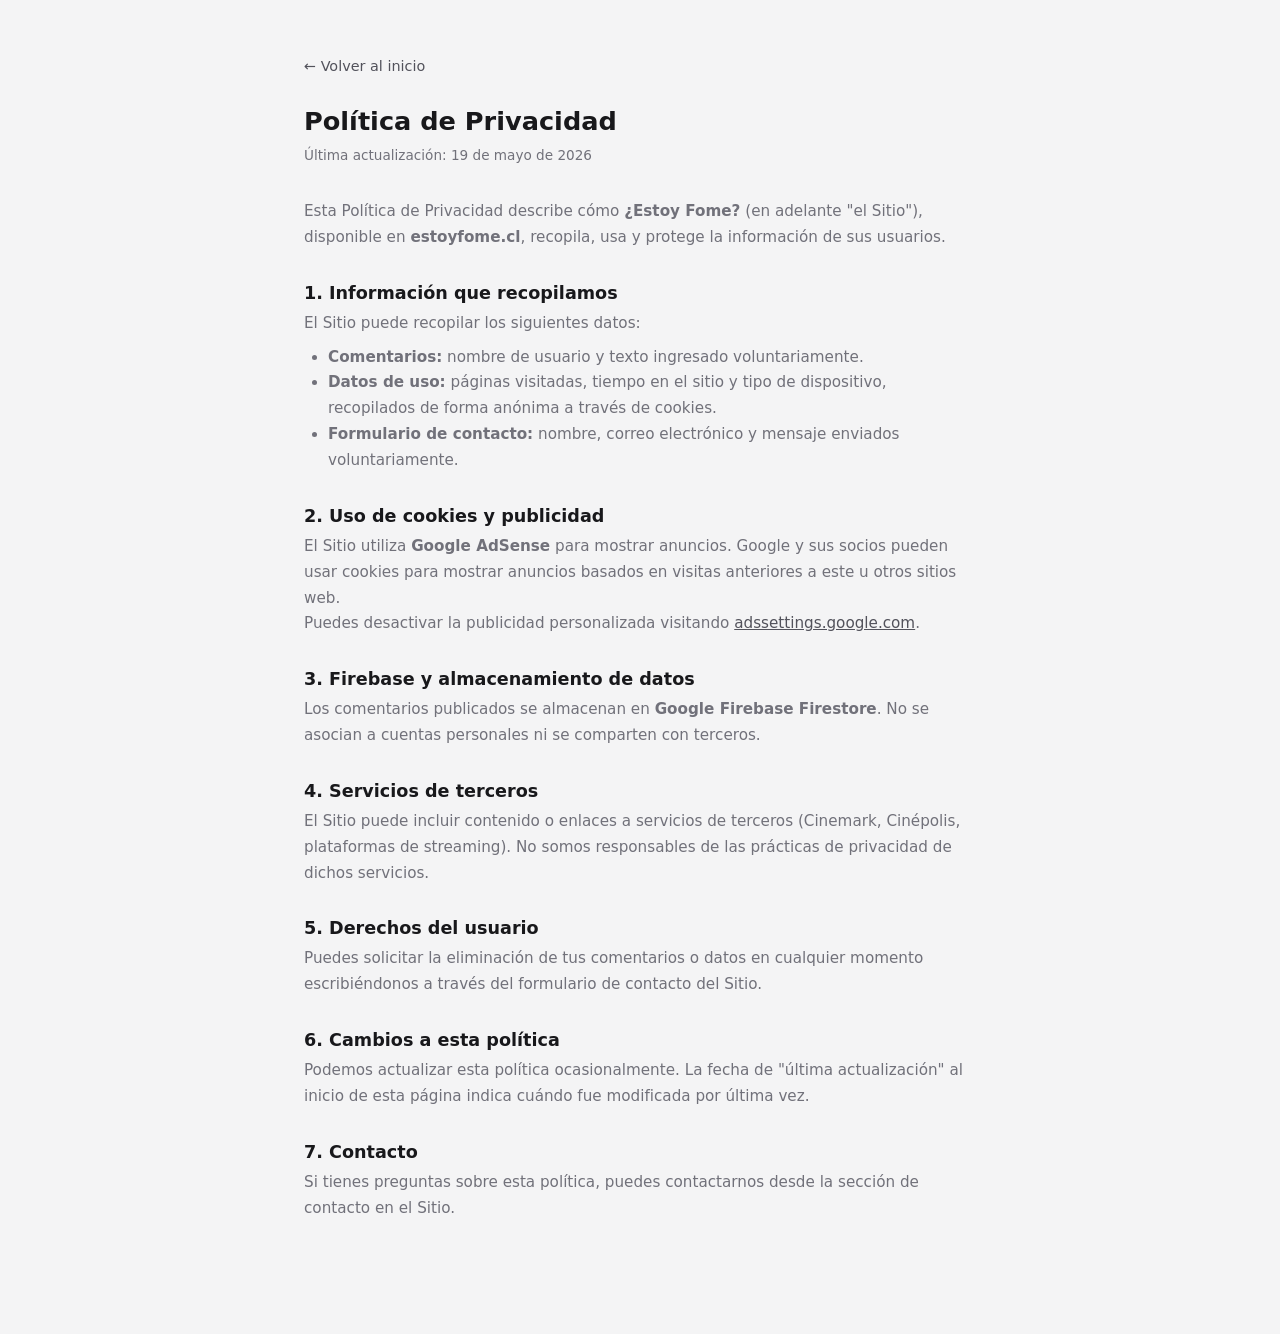
==== privacidad.html @ 737e658d "feat: add privacy policy and terms of use pages for AdSense approval Co-Authored-By: Claude Sonnet 4" ====
<!DOCTYPE html>
<html lang="es">
<head>
    <meta charset="UTF-8">
    <meta name="viewport" content="width=device-width, initial-scale=1.0">
    <meta name="robots" content="index, follow">
    <title>Política de Privacidad — ¿Estoy Fome?</title>
    <link rel="stylesheet" href="style.css">
    <style>
        .legal-container {
            max-width: 720px;
            margin: 0 auto;
            padding: 2rem 1.5rem 4rem;
        }
        .legal-container h1 {
            font-size: 1.6rem;
            font-weight: 700;
            margin-bottom: 0.5rem;
            color: var(--text);
        }
        .legal-container .updated {
            font-size: 0.85rem;
            color: var(--text-muted);
            margin-bottom: 2rem;
        }
        .legal-container h2 {
            font-size: 1.1rem;
            font-weight: 600;
            margin: 2rem 0 0.5rem;
            color: var(--text);
        }
        .legal-container p, .legal-container li {
            font-size: 0.95rem;
            line-height: 1.7;
            color: var(--text-muted);
        }
        .legal-container ul {
            padding-left: 1.5rem;
            margin: 0.5rem 0;
        }
        .legal-container a {
            color: var(--primary);
        }
        .back-link {
            display: inline-block;
            margin-bottom: 2rem;
            font-size: 0.9rem;
            color: var(--text-muted);
            text-decoration: none;
        }
        .back-link:hover { color: var(--text); }
    </style>
</head>
<body>
    <div class="legal-container">
        <a href="/" class="back-link">← Volver al inicio</a>
        <h1>Política de Privacidad</h1>
        <p class="updated">Última actualización: 19 de mayo de 2026</p>

        <p>Esta Política de Privacidad describe cómo <strong>¿Estoy Fome?</strong> (en adelante "el Sitio"), disponible en <strong>estoyfome.cl</strong>, recopila, usa y protege la información de sus usuarios.</p>

        <h2>1. Información que recopilamos</h2>
        <p>El Sitio puede recopilar los siguientes datos:</p>
        <ul>
            <li><strong>Comentarios:</strong> nombre de usuario y texto ingresado voluntariamente.</li>
            <li><strong>Datos de uso:</strong> páginas visitadas, tiempo en el sitio y tipo de dispositivo, recopilados de forma anónima a través de cookies.</li>
            <li><strong>Formulario de contacto:</strong> nombre, correo electrónico y mensaje enviados voluntariamente.</li>
        </ul>

        <h2>2. Uso de cookies y publicidad</h2>
        <p>El Sitio utiliza <strong>Google AdSense</strong> para mostrar anuncios. Google y sus socios pueden usar cookies para mostrar anuncios basados en visitas anteriores a este u otros sitios web.</p>
        <p>Puedes desactivar la publicidad personalizada visitando <a href="https://adssettings.google.com" target="_blank" rel="noopener">adssettings.google.com</a>.</p>

        <h2>3. Firebase y almacenamiento de datos</h2>
        <p>Los comentarios publicados se almacenan en <strong>Google Firebase Firestore</strong>. No se asocian a cuentas personales ni se comparten con terceros.</p>

        <h2>4. Servicios de terceros</h2>
        <p>El Sitio puede incluir contenido o enlaces a servicios de terceros (Cinemark, Cinépolis, plataformas de streaming). No somos responsables de las prácticas de privacidad de dichos servicios.</p>

        <h2>5. Derechos del usuario</h2>
        <p>Puedes solicitar la eliminación de tus comentarios o datos en cualquier momento escribiéndonos a través del formulario de contacto del Sitio.</p>

        <h2>6. Cambios a esta política</h2>
        <p>Podemos actualizar esta política ocasionalmente. La fecha de "última actualización" al inicio de esta página indica cuándo fue modificada por última vez.</p>

        <h2>7. Contacto</h2>
        <p>Si tienes preguntas sobre esta política, puedes contactarnos desde la sección de contacto en el Sitio.</p>
    </div>
</body>
</html>
---- style.css ----
:root {
    --horo-bg: #f5f0ff;
    --horo-card-bg: linear-gradient(135deg, #faf5ff, #ede9fe);
    --horo-primary: #7c3aed;
    --horo-primary-soft: #ede9fe;
    --horo-border: #ddd6fe;
    --horo-sign-hover: #ede9fe;
    --horo-sign-active-bg: #7c3aed;
    --horo-sign-active-text: #fff;
    --bg: #f4f4f5;
    --card-bg: #ffffff;
    --text: #18181b;
    --text-muted: #71717a;
    --border: #d4d4d8;
    --shadow: rgba(24, 24, 27, 0.08);
    --primary: #52525b;
    --primary-hover: #3f3f46;
    --primary-soft: #e4e4e7;
    --tab-active-bg: #3f3f46;
    --tab-active-text: #fff;
    --tab-inactive-bg: #e4e4e7;
    --tab-inactive-text: #71717a;
    --chip-bg: #f4f4f5;
    --chip-border: #a1a1aa;
    --chip-text: #3f3f46;
    --result-bg: linear-gradient(135deg, #f4f4f5, #e4e4e7);
    --coming-bg: #e4e4e7;
    --input-bg: #fafafa;
}

body.dark {
    --horo-bg: #160d2e;
    --horo-card-bg: linear-gradient(135deg, #1e1040, #2d1558);
    --horo-primary: #a78bfa;
    --horo-primary-soft: #2e1d5a;
    --horo-border: #4c1d95;
    --horo-sign-hover: #2e1d5a;
    --horo-sign-active-bg: #7c3aed;
    --horo-sign-active-text: #fff;
    --bg: #111318;
    --card-bg: #1c2030;
    --text: #e8e8e8;
    --text-muted: #7a7a8a;
    --border: #2a2f40;
    --shadow: rgba(0, 0, 0, 0.4);
    --primary: #a1a1aa;
    --primary-hover: #d4d4d8;
    --primary-soft: #3f3f46;
    --tab-active-bg: #71717a;
    --tab-active-text: #fff;
    --tab-inactive-bg: #3f3f46;
    --tab-inactive-text: #a1a1aa;
    --chip-bg: #3f3f46;
    --chip-border: #52525b;
    --chip-text: #d4d4d8;
    --result-bg: linear-gradient(135deg, #1f1f22, #27272a);
    --coming-bg: #3f3f46;
    --input-bg: #27272a;
}

/* ── Per-tab accent colors ──────────────────────────── */

.cat-tab[data-cat="comer"].active    { background: #ea580c; color: #fff; box-shadow: 0 4px 14px rgba(234,88,12,0.30); }
.cat-tab[data-cat="hacer"].active    { background: #16a34a; color: #fff; box-shadow: 0 4px 14px rgba(22,163,74,0.30); }
.cat-tab[data-cat="horoscopo"].active{ background: #7c3aed; color: #fff; box-shadow: 0 4px 14px rgba(124,58,237,0.30); }
.cat-tab[data-cat="ver"].active      { background: #2563eb; color: #fff; box-shadow: 0 4px 14px rgba(37,99,235,0.30); }
body.dark .cat-tab[data-cat="comer"].active    { background: #c2410c; }
body.dark .cat-tab[data-cat="hacer"].active    { background: #15803d; }
body.dark .cat-tab[data-cat="horoscopo"].active{ background: #6d28d9; }
body.dark .cat-tab[data-cat="ver"].active      { background: #1d4ed8; }

/* comer — orange */
body.theme-comer { --primary:#ea580c; --primary-hover:#c2410c; --primary-soft:#ffedd5; --result-bg:linear-gradient(135deg,#fff7ed,#ffedd5); }
body.theme-comer .main-btn { background:linear-gradient(135deg,#fb923c,#ea580c,#c2410c); box-shadow:0 4px 20px rgba(234,88,12,.35),0 1px 3px rgba(194,65,12,.15); }
body.theme-comer .main-btn:hover:not(:disabled) { box-shadow:0 6px 26px rgba(234,88,12,.5),0 2px 6px rgba(194,65,12,.2); }
body.dark.theme-comer { --primary:#fb923c; --primary-hover:#f97316; --primary-soft:#431407; --result-bg:linear-gradient(135deg,#1c1108,#2a1a0e); }

/* hacer — green */
body.theme-hacer { --primary:#16a34a; --primary-hover:#15803d; --primary-soft:#dcfce7; --result-bg:linear-gradient(135deg,#f0fdf4,#dcfce7); }
body.theme-hacer .main-btn { background:linear-gradient(135deg,#4ade80,#16a34a,#15803d); box-shadow:0 4px 20px rgba(22,163,74,.35),0 1px 3px rgba(21,128,61,.15); }
body.theme-hacer .main-btn:hover:not(:disabled) { box-shadow:0 6px 26px rgba(22,163,74,.5),0 2px 6px rgba(21,128,61,.2); }
body.dark.theme-hacer { --primary:#4ade80; --primary-hover:#22c55e; --primary-soft:#052e16; --result-bg:linear-gradient(135deg,#071411,#0d2419); }

/* horoscopo — purple */
body.theme-horoscopo { --primary:#7c3aed; --primary-hover:#6d28d9; --primary-soft:#ede9fe; --result-bg:linear-gradient(135deg,#faf5ff,#ede9fe); }
body.dark.theme-horoscopo { --primary:#a78bfa; --primary-hover:#8b5cf6; --primary-soft:#2e1d5a; --result-bg:linear-gradient(135deg,#0f0720,#1a0f38); }

/* ver — blue */
body.theme-ver { --primary:#2563eb; --primary-hover:#1d4ed8; --primary-soft:#dbeafe; --result-bg:linear-gradient(135deg,#eff6ff,#dbeafe); }
body.theme-ver .main-btn { background:linear-gradient(135deg,#60a5fa,#2563eb,#1d4ed8); box-shadow:0 4px 20px rgba(37,99,235,.35),0 1px 3px rgba(29,78,216,.15); }
body.theme-ver .main-btn:hover:not(:disabled) { box-shadow:0 6px 26px rgba(37,99,235,.5),0 2px 6px rgba(29,78,216,.2); }
body.dark.theme-ver { --primary:#60a5fa; --primary-hover:#93c5fd; --primary-soft:#1e3a8a; --result-bg:linear-gradient(135deg,#0c1a2e,#111e3a); }

* { box-sizing: border-box; margin: 0; padding: 0; }

body {
    font-family: 'Segoe UI', system-ui, -apple-system, sans-serif;
    background: var(--bg);
    color: var(--text);
    min-height: 100vh;
    display: flex;
    justify-content: center;
    align-items: flex-start;
    padding: 24px 16px 48px;
    transition: background 0.3s, color 0.3s;
}

.container { width: 100%; max-width: 560px; }

/* Header */
header {
    display: flex;
    align-items: center;
    justify-content: space-between;
    padding: 24px 0 20px;
}

.logo { display: flex; flex-direction: column; }

.logo-main {
    font-size: 38px;
    font-weight: 900;
    color: #f43f5e;
    line-height: 1;
    letter-spacing: -1px;
}

.logo-sub {
    font-size: 12px;
    color: var(--text-muted);
    letter-spacing: 0.5px;
    margin-top: 4px;
}

.theme-btn {
    background: var(--card-bg);
    border: 1px solid var(--border);
    border-radius: 50%;
    width: 42px;
    height: 42px;
    font-size: 18px;
    cursor: pointer;
    display: flex;
    align-items: center;
    justify-content: center;
    transition: background 0.2s;
    box-shadow: 0 2px 8px var(--shadow);
}
.theme-btn:hover { background: var(--border); }

/* Category tabs (¿Qué comer? / ¿Qué hacer? / etc.) */
.category-tabs {
    display: grid;
    grid-template-columns: repeat(2, 1fr);
    gap: 10px;
    margin-bottom: 16px;
}

.cat-tab {
    flex: 1;
    padding: 14px;
    border: none;
    border-radius: 14px;
    font-size: 15px;
    font-weight: 700;
    cursor: pointer;
    transition: all 0.2s;
    position: relative;
    background: var(--tab-inactive-bg);
    color: var(--tab-inactive-text);
}

.cat-tab.active {
    background: var(--tab-active-bg);
    color: var(--tab-active-text);
    box-shadow: 0 4px 14px var(--shadow);
}

.cat-tab.soon { cursor: not-allowed; opacity: 0.7; }

.soon-badge {
    position: absolute;
    top: -6px;
    right: 10px;
    background: #f0c040;
    color: #7a5800;
    font-size: 10px;
    font-weight: 700;
    padding: 2px 8px;
    border-radius: 20px;
}

/* Cat panels */
.cat-panel { display: none; }
.cat-panel.active { display: block; }

/* Mode tabs (Sorpréndeme / Mis opciones) */
.mode-tabs {
    display: flex;
    background: var(--tab-inactive-bg);
    border-radius: 12px;
    padding: 4px;
    margin-bottom: 16px;
    gap: 4px;
}

.mode-tab {
    flex: 1;
    padding: 10px;
    border: none;
    border-radius: 10px;
    font-size: 14px;
    font-weight: 600;
    cursor: pointer;
    background: transparent;
    color: var(--text-muted);
    transition: all 0.2s;
}

.mode-tab.active {
    background: var(--card-bg);
    color: var(--text);
    box-shadow: 0 2px 8px var(--shadow);
}

/* Mode panels */
.mode-panel { display: none; }
.mode-panel.active { display: flex; flex-direction: column; gap: 14px; }

/* Result card */
.result-card {
    background: var(--result-bg);
    border: 1px solid var(--border);
    border-radius: 20px;
    padding: 36px 24px;
    text-align: center;
    transition: all 0.3s;
    box-shadow: 0 2px 16px var(--shadow), 0 1px 4px rgba(0,0,0,0.04);
}

.result-card.hidden { display: none; }

.result-emoji {
    font-size: 56px;
    line-height: 1;
    margin-bottom: 12px;
    display: block;
    transition: transform 0.15s;
}

.result-name {
    font-size: 26px;
    font-weight: 800;
    color: var(--text);
    margin-bottom: 8px;
    min-height: 36px;
    transition: opacity 0.1s;
}

.result-hint {
    font-size: 13px;
    color: var(--text-muted);
}

.result-card.spinning .result-emoji { animation: spin 0.4s linear infinite; }
.result-card.revealed { border-color: var(--primary); box-shadow: 0 4px 28px var(--shadow), 0 2px 8px rgba(0,0,0,0.06); }

@keyframes spin {
    from { transform: rotate(0deg) scale(1.1); }
    to   { transform: rotate(360deg) scale(1.1); }
}

@keyframes popIn {
    0%   { transform: scale(0.8); opacity: 0; }
    70%  { transform: scale(1.05); }
    100% { transform: scale(1); opacity: 1; }
}

@keyframes slot-in {
    from { opacity: 0; transform: translateY(-7px); }
    to   { opacity: 1; transform: translateY(0); }
}

.result-card.revealed .result-emoji { animation: popIn 0.4s cubic-bezier(0.34, 1.56, 0.64, 1); }

/* Mood selector (¿Qué ver?) */
.mood-selector {
    display: flex;
    gap: 8px;
    flex-wrap: wrap;
    justify-content: center;
}

.mood-btn {
    padding: 9px 16px;
    border: 2px solid var(--border);
    border-radius: 24px;
    background: var(--tab-inactive-bg);
    color: var(--text-muted);
    font-size: 13px;
    font-weight: 700;
    cursor: pointer;
    transition: all 0.2s;
    white-space: nowrap;
}

.mood-btn:hover {
    border-color: var(--primary);
    color: var(--primary);
    background: var(--primary-soft);
}

.mood-btn.active {
    background: linear-gradient(135deg, #71717a, #52525b);
    color: #fff;
    border-color: transparent;
    box-shadow: 0 3px 10px rgba(82, 82, 91, 0.3);
}

/* Special mood buttons: Clásico & Estreno */
.mood-btn--special { border-style: dashed; }
.mood-btn--special[data-mood="clasico"].active {
    background: linear-gradient(135deg, #78350f, #92400e);
    border-color: transparent;
    box-shadow: 0 3px 10px rgba(120,53,15,0.35);
}
.mood-btn--special[data-mood="estreno"].active {
    background: linear-gradient(135deg, #1e3a8a, #2563eb);
    border-color: transparent;
    box-shadow: 0 3px 10px rgba(37,99,235,0.35);
}
.mood-btn--special[data-mood="cines"].active {
    background: linear-gradient(135deg, #dc2626, #991b1b);
    border-color: transparent;
    box-shadow: 0 3px 10px rgba(220,38,38,0.35);
}

/* Update badge */
.ver-update-badge {
    text-align: center;
    font-size: 12px;
    font-weight: 600;
    color: var(--text-muted);
    background: var(--tab-inactive-bg);
    border-radius: 20px;
    padding: 5px 14px;
    display: block;
    width: fit-content;
    margin: -6px auto 0;
}
.ver-update-badge.hidden { display: none; }

/* Platform badge (¿Qué ver?) */
.platform-badge {
    display: inline-block;
    background: var(--platform-bg, #555);
    color: var(--platform-text, #fff);
    font-size: 11px;
    font-weight: 800;
    letter-spacing: 0.5px;
    text-transform: uppercase;
    padding: 4px 14px;
    border-radius: 20px;
    margin: 8px 0 4px;
    box-shadow: 0 2px 8px rgba(0,0,0,0.2);
    animation: popIn 0.3s cubic-bezier(0.34, 1.56, 0.64, 1);
}
.platform-badge.hidden { display: none; }

/* Share button wrapper */
.share-btn-wrapper {
    display: flex;
    justify-content: center;
    gap: 10px;
    flex-wrap: wrap;
}
.share-btn-wrapper.hidden { display: none; }

.share-btn {
    display: inline-flex;
    align-items: center;
    gap: 8px;
    padding: 11px 22px;
    border: none;
    border-radius: 24px;
    font-size: 14px;
    font-weight: 700;
    cursor: pointer;
    font-family: inherit;
    transition: transform 0.15s, box-shadow 0.15s, filter 0.15s;
    animation: popIn 0.35s cubic-bezier(0.34, 1.56, 0.64, 1);
}

.share-btn--whatsapp {
    background: #25d366;
    color: #fff;
    box-shadow: 0 3px 12px rgba(37, 211, 102, 0.4);
}

.share-btn--whatsapp:hover {
    filter: brightness(1.08);
    box-shadow: 0 5px 18px rgba(37, 211, 102, 0.55);
    transform: translateY(-1px);
}
.share-btn--whatsapp:active { transform: scale(0.97); }

.share-btn--instagram {
    background: linear-gradient(135deg, #c13584, #e1306c, #fd1d1d, #fcb045);
    color: #fff;
    box-shadow: 0 3px 12px rgba(193, 53, 132, 0.4);
}
.share-btn--instagram:hover {
    filter: brightness(1.1);
    box-shadow: 0 5px 18px rgba(193, 53, 132, 0.55);
    transform: translateY(-1px);
}
.share-btn--instagram:active { transform: scale(0.97); }

/* Ad zones */
.ad-zone {
    width: 100%;
    min-height: 90px;
    background: var(--tab-inactive-bg);
    border: 1px dashed var(--border);
    border-radius: 12px;
    display: flex;
    align-items: center;
    justify-content: center;
    overflow: hidden;
}
.ad-zone--tabs    { margin-bottom: 16px; }
.ad-zone--comments { margin-bottom: 16px; }

/* Category filter chips */
.cat-filter { display: flex; flex-wrap: wrap; gap: 6px; }
.cat-filter.hidden { display: none; }

.cat-filter-chip {
    padding: 6px 13px;
    border: 1.5px solid var(--border);
    border-radius: 20px;
    background: var(--tab-inactive-bg);
    color: var(--text-muted);
    font-size: 12px;
    font-weight: 700;
    cursor: pointer;
    font-family: inherit;
    transition: all 0.15s;
    white-space: nowrap;
}

.cat-filter-chip.active {
    background: var(--primary-soft);
    color: var(--primary);
    border-color: var(--chip-border);
}

.cat-filter-chip:not(.active) {
    opacity: 0.45;
    text-decoration: line-through;
}

/* Meal time selector */
.meal-selector {
    display: flex;
    gap: 6px;
    justify-content: center;
    flex-wrap: wrap;
}

.meal-btn {
    padding: 7px 14px;
    border: 1px solid var(--border);
    border-radius: 20px;
    background: var(--tab-inactive-bg);
    color: var(--text-muted);
    font-size: 12px;
    font-weight: 700;
    cursor: pointer;
    transition: all 0.2s;
    white-space: nowrap;
}

.meal-btn:hover { border-color: var(--primary); color: var(--primary); }

.meal-btn.active {
    background: var(--primary-soft);
    color: var(--primary);
    border-color: var(--chip-border);
}

/* Main button */
.main-btn {
    width: 100%;
    padding: 18px;
    background: linear-gradient(135deg, #71717a, #52525b, #3f3f46);
    background-size: 200% 200%;
    color: #fff;
    border: none;
    border-radius: 16px;
    font-size: 18px;
    font-weight: 800;
    cursor: pointer;
    letter-spacing: 0.3px;
    font-family: inherit;
    transition: background-position 0.3s ease, transform 0.1s, opacity 0.2s, box-shadow 0.2s;
    box-shadow: 0 4px 20px rgba(82, 82, 91, 0.3), 0 1px 3px rgba(82, 82, 91, 0.12);
}
.main-btn:hover:not(:disabled) {
    background-position: right center;
    box-shadow: 0 6px 26px rgba(82, 82, 91, 0.45), 0 2px 6px rgba(82, 82, 91, 0.15);
    transform: translateY(-1px);
}
.main-btn:active:not(:disabled) { transform: scale(0.98); }
.main-btn:disabled { opacity: 0.4; cursor: not-allowed; box-shadow: none; }

/* Custom mode input */
.input-row {
    display: flex;
    gap: 8px;
}

.input-row input {
    flex: 1;
    padding: 12px 16px;
    border: 1px solid var(--border);
    border-radius: 12px;
    background: var(--input-bg);
    color: var(--text);
    font-size: 15px;
    font-family: inherit;
    transition: border-color 0.2s, box-shadow 0.2s;
}

.input-row input:focus {
    outline: none;
    border-color: var(--primary);
    box-shadow: 0 0 0 3px rgba(82, 82, 91, 0.12);
}

.add-btn {
    padding: 12px 18px;
    background: var(--primary-soft);
    color: var(--primary);
    border: 1px solid var(--chip-border);
    border-radius: 12px;
    font-size: 14px;
    font-weight: 700;
    cursor: pointer;
    white-space: nowrap;
    transition: background 0.2s;
}
.add-btn:hover { background: var(--chip-bg); }

/* Chips */
.chips {
    display: flex;
    flex-wrap: wrap;
    gap: 8px;
    min-height: 38px;
    align-items: center;
}

.chips-empty {
    font-size: 13px;
    color: var(--text-muted);
    width: 100%;
    text-align: center;
    padding: 4px 0;
}

.chip {
    display: inline-flex;
    align-items: center;
    gap: 6px;
    background: var(--chip-bg);
    border: 1px solid var(--chip-border);
    color: var(--chip-text);
    border-radius: 20px;
    padding: 5px 12px;
    font-size: 14px;
    font-weight: 600;
    animation: popIn 0.25s cubic-bezier(0.34, 1.56, 0.64, 1);
}

.chip-remove {
    background: none;
    border: none;
    color: var(--chip-text);
    cursor: pointer;
    font-size: 16px;
    line-height: 1;
    padding: 0;
    opacity: 0.6;
    transition: opacity 0.15s;
}
.chip-remove:hover { opacity: 1; }

/* Coming soon card */
.coming-soon-card {
    background: var(--coming-bg);
    border: 1px solid var(--border);
    border-radius: 20px;
    padding: 48px 24px;
    text-align: center;
    margin-bottom: 16px;
}

.coming-soon-icon { font-size: 48px; margin-bottom: 16px; }

.coming-soon-card h3 {
    font-size: 20px;
    font-weight: 800;
    margin-bottom: 10px;
}

.coming-soon-card p {
    font-size: 14px;
    color: var(--text-muted);
    line-height: 1.6;
}

/* Contact section */
.contact-section,
.comments-section {
    background: var(--card-bg);
    border-radius: 20px;
    padding: 24px;
    margin-top: 16px;
    box-shadow: 0 4px 20px var(--shadow);
    border: 1px solid var(--border);
    transition: background 0.3s;
}

.section-title {
    font-size: 18px;
    font-weight: 700;
    margin-bottom: 4px;
}

.section-desc {
    font-size: 13px;
    color: var(--text-muted);
    margin-bottom: 20px;
}

.contact-form { display: flex; flex-direction: column; gap: 16px; margin-top: 20px; }

.form-group { display: flex; flex-direction: column; gap: 6px; }

.form-group label { font-size: 13px; font-weight: 600; }

.form-group input,
.form-group textarea {
    padding: 12px;
    border-radius: 10px;
    border: 1px solid var(--border);
    background: var(--input-bg);
    color: var(--text);
    font-family: inherit;
    font-size: 14px;
    transition: border-color 0.2s, box-shadow 0.2s;
}

.form-group input:focus,
.form-group textarea:focus {
    outline: none;
    border-color: var(--primary);
    box-shadow: 0 0 0 3px rgba(82, 82, 91, 0.12);
}

.form-group textarea { min-height: 100px; resize: vertical; }

.contact-submit-btn { margin-top: 4px; }

.form-status {
    margin-top: 14px;
    padding: 12px 16px;
    border-radius: 10px;
    font-size: 14px;
    font-weight: 600;
    display: none;
}
.form-status.success { display: block; background: #e8f5e9; color: #2e7d32; border: 1px solid #a5d6a7; }
.form-status.error   { display: block; background: #ffebee; color: #c62828; border: 1px solid #ef9a9a; }
body.dark .form-status.success { background: #1b2e1c; color: #81c784; border-color: #388e3c; }
body.dark .form-status.error   { background: #2e1515; color: #ef9a9a; border-color: #c62828; }

.comments-section .section-title { margin-bottom: 20px; }

/* Comment form */
.comment-form-wrap { margin-bottom: 20px; }
.comment-form-fields { display: flex; flex-direction: column; gap: 8px; margin-bottom: 10px; }
.comment-form-fields input,
.comment-form-fields textarea {
    padding: 10px 14px;
    border: 1px solid var(--border);
    border-radius: 12px;
    background: var(--input-bg);
    color: var(--text);
    font-family: inherit;
    font-size: 14px;
    transition: border-color 0.2s, box-shadow 0.2s;
    resize: none;
}
.comment-form-fields input:focus,
.comment-form-fields textarea:focus {
    outline: none;
    border-color: var(--primary);
    box-shadow: 0 0 0 3px rgba(82, 82, 91, 0.12);
}
.comment-submit-btn { padding: 12px; font-size: 15px; }
.comment-feedback { font-size: 13px; font-weight: 600; padding: 8px 12px; border-radius: 8px; margin-top: 8px; }
.comment-feedback.hidden { display: none; }
.comment-feedback.success { background: #e8f5e9; color: #2e7d32; }
.comment-feedback.error   { background: #ffebee; color: #c62828; }
body.dark .comment-feedback.success { background: #1b2e1c; color: #81c784; }
body.dark .comment-feedback.error   { background: #2e1515; color: #ef9a9a; }

/* Comment list */
.comment-list { display: flex; flex-direction: column; gap: 12px; }
.comment-empty { font-size: 13px; color: var(--text-muted); text-align: center; padding: 16px 0; }
.comment-item { background: var(--tab-inactive-bg); border-radius: 14px; padding: 12px 16px; }
.comment-header { display: flex; align-items: center; justify-content: space-between; margin-bottom: 6px; }
.comment-author { font-size: 13px; font-weight: 700; color: var(--text); }
.comment-time { font-size: 11px; color: var(--text-muted); }
.comment-body { font-size: 14px; color: var(--text); line-height: 1.5; word-break: break-word; }

/* ── Horoscope ─────────────────────────────────────────── */
.ai-notice {
    display: flex;
    align-items: center;
    gap: 6px;
    background: var(--horo-primary-soft);
    border: 1px solid var(--horo-border);
    border-radius: 10px;
    padding: 8px 14px;
    font-size: 12px;
    color: var(--text-muted);
    margin-bottom: 16px;
}

.ai-notice-icon { font-size: 14px; flex-shrink: 0; }

.horo-date-bar {
    display: flex;
    align-items: center;
    gap: 8px;
    margin-bottom: 16px;
    flex-wrap: wrap;
}

.horo-date-label {
    font-size: 13px;
    font-weight: 700;
    text-transform: uppercase;
    letter-spacing: 0.5px;
    color: var(--horo-primary);
}

.horo-date-value {
    font-size: 13px;
    color: var(--text-muted);
}

.horo-freshness {
    font-size: 11px;
    font-weight: 700;
    padding: 3px 10px;
    border-radius: 20px;
    margin-left: auto;
}

.horo-freshness.fresh   { background: #dcfce7; color: #166534; }
.horo-freshness.stale   { background: #fef9c3; color: #854d0e; }
body.dark .horo-freshness.fresh { background: #14532d; color: #86efac; }
body.dark .horo-freshness.stale { background: #422006; color: #fde68a; }

.sign-grid {
    display: grid;
    grid-template-columns: repeat(4, 1fr);
    gap: 8px;
    margin-bottom: 16px;
}

.sign-btn {
    display: flex;
    flex-direction: column;
    align-items: center;
    gap: 4px;
    padding: 12px 6px;
    border: 1px solid var(--horo-border);
    border-radius: 14px;
    background: var(--horo-primary-soft);
    color: var(--text);
    cursor: pointer;
    font-size: 22px;
    transition: all 0.15s;
}

.sign-btn span {
    font-size: 11px;
    font-weight: 600;
    color: var(--text-muted);
}

.sign-btn:hover {
    background: var(--horo-sign-hover);
    border-color: var(--horo-primary);
    transform: translateY(-2px);
}

.sign-btn.active {
    background: var(--horo-sign-active-bg);
    border-color: var(--horo-sign-active-bg);
    color: var(--horo-sign-active-text);
    box-shadow: 0 4px 12px rgba(124, 58, 237, 0.3);
}

.sign-btn.active span { color: rgba(255,255,255,0.85); }

.horo-card {
    background: var(--horo-card-bg);
    border: 1px solid var(--horo-border);
    border-radius: 20px;
    padding: 28px 24px;
    animation: popIn 0.35s cubic-bezier(0.34, 1.56, 0.64, 1);
}

.horo-card.hidden { display: none; }

.horo-card-header {
    display: flex;
    align-items: center;
    gap: 14px;
    margin-bottom: 18px;
}

.horo-symbol {
    font-size: 42px;
    line-height: 1;
}

.horo-sign-name {
    font-size: 24px;
    font-weight: 800;
    color: var(--horo-primary);
    line-height: 1.2;
}

.horo-sign-dates {
    font-size: 12px;
    color: var(--text-muted);
    margin-top: 2px;
}

.horo-general {
    font-size: 15px;
    line-height: 1.75;
    color: var(--text);
    margin-bottom: 20px;
    padding-bottom: 20px;
    border-bottom: 1px solid var(--horo-border);
}

.horo-sections {
    display: flex;
    flex-direction: column;
    gap: 16px;
}

.horo-section {
    display: flex;
    gap: 14px;
    align-items: flex-start;
}

.horo-section-icon {
    font-size: 22px;
    flex-shrink: 0;
    margin-top: 2px;
}

.horo-section-body {
    display: flex;
    flex-direction: column;
    gap: 4px;
}

.horo-section-label {
    font-size: 11px;
    font-weight: 800;
    text-transform: uppercase;
    letter-spacing: 1px;
    color: var(--horo-primary);
}

.horo-section-body p {
    font-size: 14px;
    line-height: 1.65;
    color: var(--text);
}

.horo-consejo {
    background: var(--horo-primary-soft);
    border: 1px solid var(--horo-border);
    border-radius: 12px;
    padding: 14px;
}

/* Horoscope update time notice */
.horo-update-time {
    display: flex;
    align-items: center;
    gap: 6px;
    font-size: 12px;
    color: var(--text-muted);
    background: var(--tab-inactive-bg);
    border-radius: 10px;
    padding: 7px 12px;
    margin-bottom: 14px;
}

/* Horoscope stats row (energy, lucky number, lucky color) */
.horo-stats {
    margin-top: 20px;
    padding-top: 16px;
    border-top: 1px solid var(--horo-border);
    display: flex;
    flex-direction: column;
    gap: 12px;
}

.horo-stat { display: flex; align-items: center; gap: 10px; }

.horo-stat-label {
    font-size: 11px;
    font-weight: 800;
    text-transform: uppercase;
    letter-spacing: 0.8px;
    color: var(--horo-primary);
    white-space: nowrap;
    min-width: 90px;
}

.horo-energy-bar {
    flex: 1;
    height: 8px;
    background: var(--horo-border);
    border-radius: 20px;
    overflow: hidden;
}

.horo-energy-fill {
    height: 100%;
    border-radius: 20px;
    transition: width 0.8s cubic-bezier(0.34, 1.56, 0.64, 1);
    background: var(--horo-primary);
}
.horo-energy-fill[data-level="high"] { background: #22c55e; }
.horo-energy-fill[data-level="mid"]  { background: #f59e0b; }
.horo-energy-fill[data-level="low"]  { background: #ef4444; }

.horo-stat-value {
    font-size: 13px;
    font-weight: 700;
    color: var(--text);
    min-width: 36px;
    text-align: right;
}

.horo-stat-row {
    display: flex;
    gap: 12px;
}

.horo-lucky-item {
    flex: 1;
    display: flex;
    flex-direction: column;
    gap: 4px;
    background: var(--horo-primary-soft);
    border: 1px solid var(--horo-border);
    border-radius: 12px;
    padding: 10px 14px;
}

.horo-lucky-num {
    font-size: 26px;
    font-weight: 900;
    color: var(--horo-primary);
    line-height: 1;
}

.horo-lucky-color {
    font-size: 14px;
    font-weight: 700;
    color: var(--text);
}

/* Comments header with category badge */
.comments-header {
    display: flex;
    align-items: center;
    justify-content: space-between;
    margin-bottom: 4px;
}

.comments-cat-badge {
    font-size: 12px;
    font-weight: 700;
    padding: 4px 12px;
    border-radius: 20px;
    background: var(--primary-soft);
    color: var(--primary);
    border: 1px solid var(--chip-border);
}

/* Footer */
footer {
    text-align: center;
    font-size: 13px;
    color: var(--text-muted);
    padding-top: 24px;
}
.footer-links {
    margin-top: 6px;
    font-size: 12px;
}
.footer-links a {
    color: var(--text-muted);
    text-decoration: none;
}
.footer-links a:hover {
    color: var(--text);
    text-decoration: underline;
}

/* ── Mobile (≤ 480px) ──────────────────────────────────── */
@media (max-width: 480px) {
    body { padding: 12px 12px 40px; }

    .logo-main { font-size: 30px; }
    .logo-sub  { font-size: 11px; }

    .category-tabs { gap: 8px; }

    .cat-tab {
        padding: 11px 8px;
        font-size: 13px;
    }

    .mode-tab { font-size: 13px; padding: 9px 8px; }

    .meal-selector { gap: 6px; }
    .meal-btn {
        padding: 7px 11px;
        font-size: 12px;
    }

    .mood-selector { gap: 6px; }
    .mood-btn {
        padding: 7px 12px;
        font-size: 12px;
    }

    .result-card { padding: 28px 16px; }
    .result-emoji { font-size: 46px; }
    .result-name  { font-size: 22px; }

    .main-btn { padding: 16px; font-size: 16px; }

    /* Horoscope: 3 cols instead of 4 on very small screens */
    .sign-grid { grid-template-columns: repeat(3, 1fr); gap: 6px; }
    .sign-btn  { padding: 10px 4px; font-size: 20px; }

    .horo-card { padding: 20px 16px; }
    .horo-symbol { font-size: 34px; }
    .horo-sign-name { font-size: 20px; }

    .contact-section,
    .comments-section { padding: 18px 14px; }

    .section-title { font-size: 16px; }

    .share-btn { padding: 10px 18px; font-size: 13px; }

    .ad-zone { min-height: 60px; }
}

/* ── Very small (≤ 360px, e.g. iPhone SE) ─────────────── */
@media (max-width: 360px) {
    .cat-tab    { font-size: 12px; padding: 10px 4px; }
    .result-name { font-size: 19px; }
    .sign-grid  { grid-template-columns: repeat(3, 1fr); }
}

/* ── How it works strip ──────────────────────────────── */
.how-it-works {
    display: flex;
    align-items: center;
    justify-content: center;
    flex-wrap: wrap;
    gap: 6px 4px;
    padding: 9px 14px;
    background: var(--primary-soft);
    border: 1px solid var(--chip-border);
    border-radius: 12px;
    margin-bottom: 16px;
}

.how-it-works--horo {
    background: var(--horo-primary-soft);
    border-color: var(--horo-border);
}

.how-step {
    display: flex;
    align-items: center;
    gap: 5px;
}

.how-num {
    width: 20px;
    height: 20px;
    background: var(--primary);
    color: #fff;
    border-radius: 50%;
    display: flex;
    align-items: center;
    justify-content: center;
    font-weight: 700;
    font-size: 11px;
    flex-shrink: 0;
}

.how-num--horo {
    background: var(--horo-primary);
}

.how-text {
    font-size: 12px;
    color: var(--text-muted);
    font-weight: 500;
    white-space: nowrap;
}

.how-sep {
    font-size: 14px;
    font-weight: 700;
    color: var(--primary);
    opacity: 0.5;
    line-height: 1;
}

.how-sep--horo {
    color: var(--horo-primary);
}

/* ── Comment report & delete ─────────────────────────── */
.comment-footer { margin-top: 6px; }

.comment-report-btn {
    background: none;
    border: none;
    font-size: 11px;
    color: var(--text-muted);
    cursor: pointer;
    padding: 0;
    opacity: 0.5;
    transition: opacity 0.15s, color 0.15s;
}
.comment-report-btn:hover:not(:disabled) { opacity: 1; color: #ef4444; }
.comment-report-btn.already-reported { opacity: 0.3; cursor: default; }
.comment-report-label { font-size: 11px; color: #ef4444; opacity: 0.7; }

.comment-reported { opacity: 0.45; }
.comment-hidden-text { font-style: italic; color: var(--text-muted); font-size: 13px; }

.comment-delete-btn {
    background: none;
    border: none;
    cursor: pointer;
    font-size: 14px;
    margin-left: auto;
    opacity: 0.5;
    padding: 0 2px;
    transition: opacity 0.15s;
}
.comment-delete-btn:hover { opacity: 1; }

/* ── Admin modal ─────────────────────────────────────── */
.admin-overlay {
    position: fixed;
    inset: 0;
    background: rgba(0, 0, 0, 0.5);
    display: flex;
    align-items: center;
    justify-content: center;
    z-index: 1000;
}

.admin-modal {
    background: var(--card-bg);
    border-radius: 16px;
    padding: 24px;
    width: 280px;
    display: flex;
    flex-direction: column;
    gap: 12px;
    box-shadow: 0 8px 32px rgba(0, 0, 0, 0.2);
}

.admin-modal h3 { font-size: 16px; font-weight: 700; color: var(--text); }

.admin-modal input {
    padding: 10px 14px;
    border: 1px solid var(--border);
    border-radius: 10px;
    background: var(--input-bg);
    color: var(--text);
    font-size: 14px;
    font-family: inherit;
    outline: none;
}
.admin-modal input:focus { border-color: var(--primary); }

.admin-modal-actions { display: flex; gap: 8px; }

.admin-cancel-btn {
    flex: 1; padding: 10px;
    border: 1px solid var(--border);
    border-radius: 10px;
    background: var(--tab-inactive-bg);
    color: var(--text);
    cursor: pointer;
    font-family: inherit;
    font-size: 14px;
}

.admin-enter-btn {
    flex: 1; padding: 10px;
    border: none;
    border-radius: 10px;
    background: var(--primary);
    color: #fff;
    cursor: pointer;
    font-family: inherit;
    font-size: 14px;
    font-weight: 700;
}

.admin-error { font-size: 13px; color: #ef4444; text-align: center; }
.admin-error.hidden { display: none; }

/* ── Admin banner ────────────────────────────────────── */
.admin-banner {
    background: #18181b;
    color: #fff;
    border-radius: 10px;
    padding: 10px 14px;
    font-size: 13px;
    font-weight: 600;
    display: flex;
    align-items: center;
    gap: 10px;
    margin-bottom: 16px;
    flex-wrap: wrap;
}

.admin-banner button {
    background: rgba(255, 255, 255, 0.12);
    border: none;
    border-radius: 8px;
    color: #fff;
    padding: 4px 10px;
    font-size: 12px;
    cursor: pointer;
    font-family: inherit;
    transition: background 0.15s;
}
.admin-banner button:hover { background: rgba(255, 255, 255, 0.22); }
#admin-delete-all-btn { background: rgba(239, 68, 68, 0.35); }
#admin-delete-all-btn:hover { background: rgba(239, 68, 68, 0.55); }
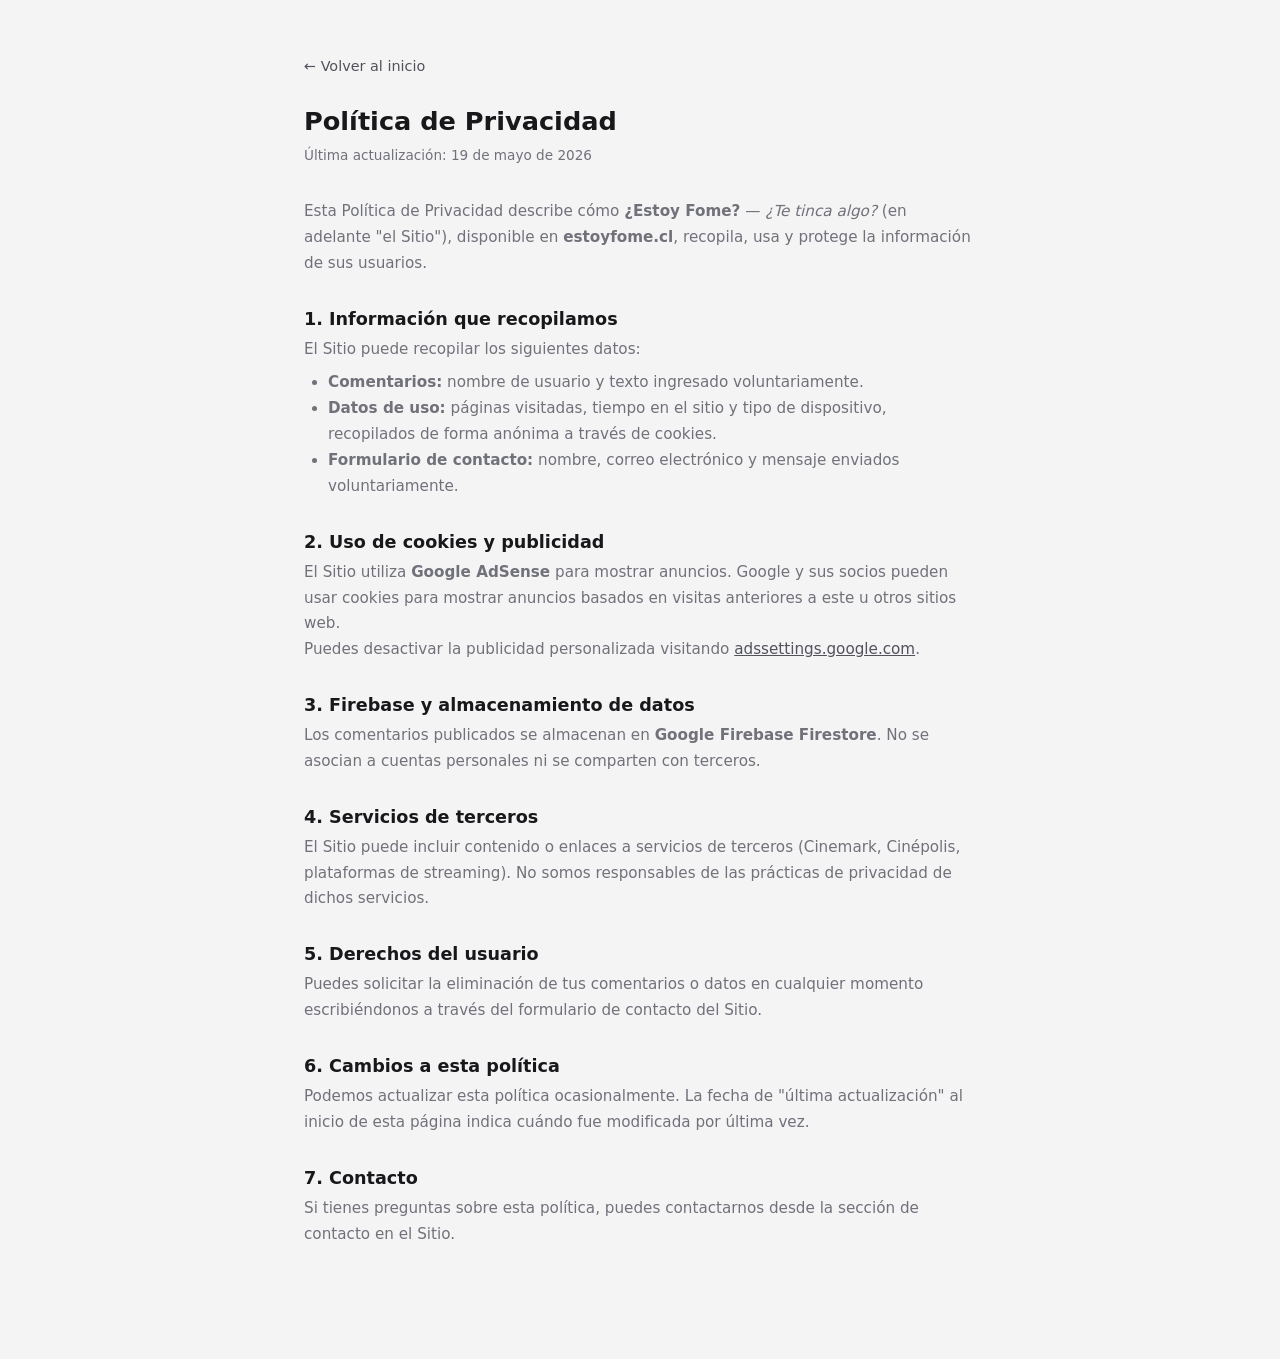
==== commit 4f010bd7: "feat: rebrand to ¿Estoy Fome? with ¿Te tinca algo? tagline Co-Authored-By: Claude Sonnet 4.6 <norepl" ====
--- a/privacidad.html
+++ b/privacidad.html
@@ -6,6 +6,8 @@
     <meta name="robots" content="index, follow">
     <title>Política de Privacidad — ¿Estoy Fome?</title>
     <link rel="stylesheet" href="style.css">
+    <script async src="https://pagead2.googlesyndication.com/pagead/js/adsbygoogle.js?client=ca-pub-4570476089862829"
+     crossorigin="anonymous"></script>
     <style>
         .legal-container {
             max-width: 720px;
@@ -57,7 +59,7 @@
         <h1>Política de Privacidad</h1>
         <p class="updated">Última actualización: 19 de mayo de 2026</p>
 
-        <p>Esta Política de Privacidad describe cómo <strong>¿Estoy Fome?</strong> (en adelante "el Sitio"), disponible en <strong>estoyfome.cl</strong>, recopila, usa y protege la información de sus usuarios.</p>
+        <p>Esta Política de Privacidad describe cómo <strong>¿Estoy Fome?</strong> — <em>¿Te tinca algo?</em> (en adelante "el Sitio"), disponible en <strong>estoyfome.cl</strong>, recopila, usa y protege la información de sus usuarios.</p>
 
         <h2>1. Información que recopilamos</h2>
         <p>El Sitio puede recopilar los siguientes datos:</p>
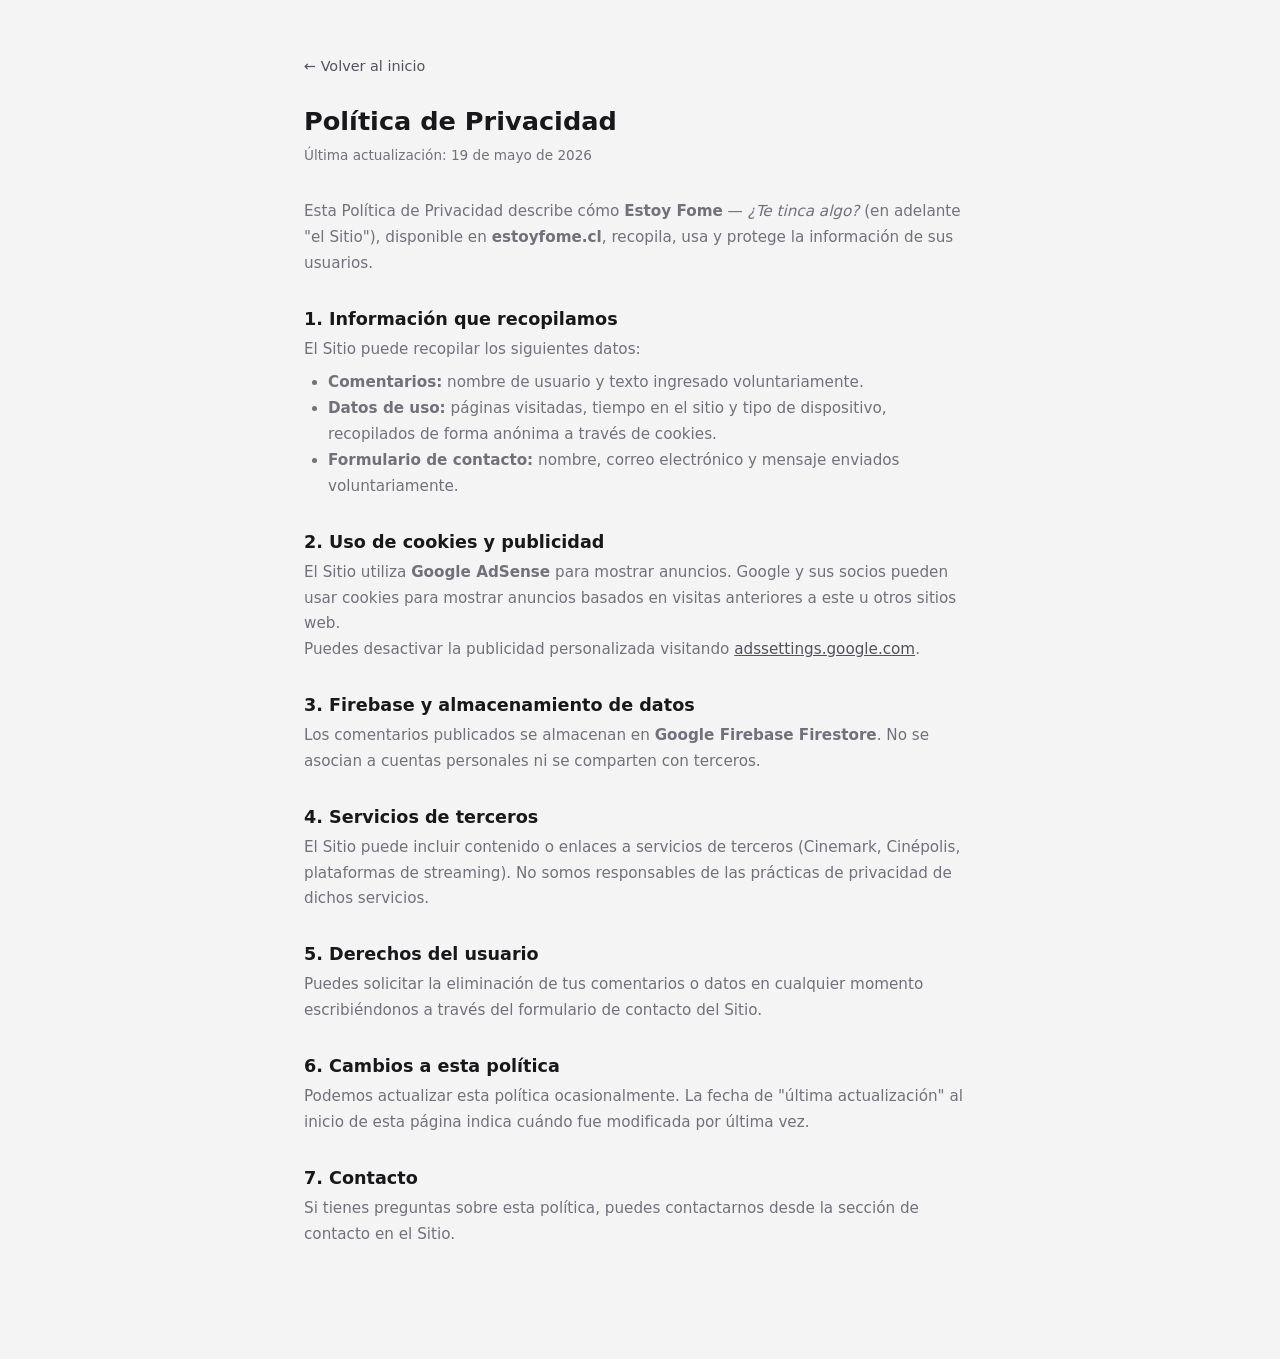
==== commit 09bc6420: "chore: remove question marks from Estoy Fome brand name Co-Authored-By: Claude Sonnet 4.6 <noreply@a" ====
--- a/privacidad.html
+++ b/privacidad.html
@@ -4,7 +4,7 @@
     <meta charset="UTF-8">
     <meta name="viewport" content="width=device-width, initial-scale=1.0">
     <meta name="robots" content="index, follow">
-    <title>Política de Privacidad — ¿Estoy Fome?</title>
+    <title>Política de Privacidad — Estoy Fome</title>
     <link rel="stylesheet" href="style.css">
     <script async src="https://pagead2.googlesyndication.com/pagead/js/adsbygoogle.js?client=ca-pub-4570476089862829"
      crossorigin="anonymous"></script>
@@ -59,7 +59,7 @@
         <h1>Política de Privacidad</h1>
         <p class="updated">Última actualización: 19 de mayo de 2026</p>
 
-        <p>Esta Política de Privacidad describe cómo <strong>¿Estoy Fome?</strong> — <em>¿Te tinca algo?</em> (en adelante "el Sitio"), disponible en <strong>estoyfome.cl</strong>, recopila, usa y protege la información de sus usuarios.</p>
+        <p>Esta Política de Privacidad describe cómo <strong>Estoy Fome</strong> — <em>¿Te tinca algo?</em> (en adelante "el Sitio"), disponible en <strong>estoyfome.cl</strong>, recopila, usa y protege la información de sus usuarios.</p>
 
         <h2>1. Información que recopilamos</h2>
         <p>El Sitio puede recopilar los siguientes datos:</p>
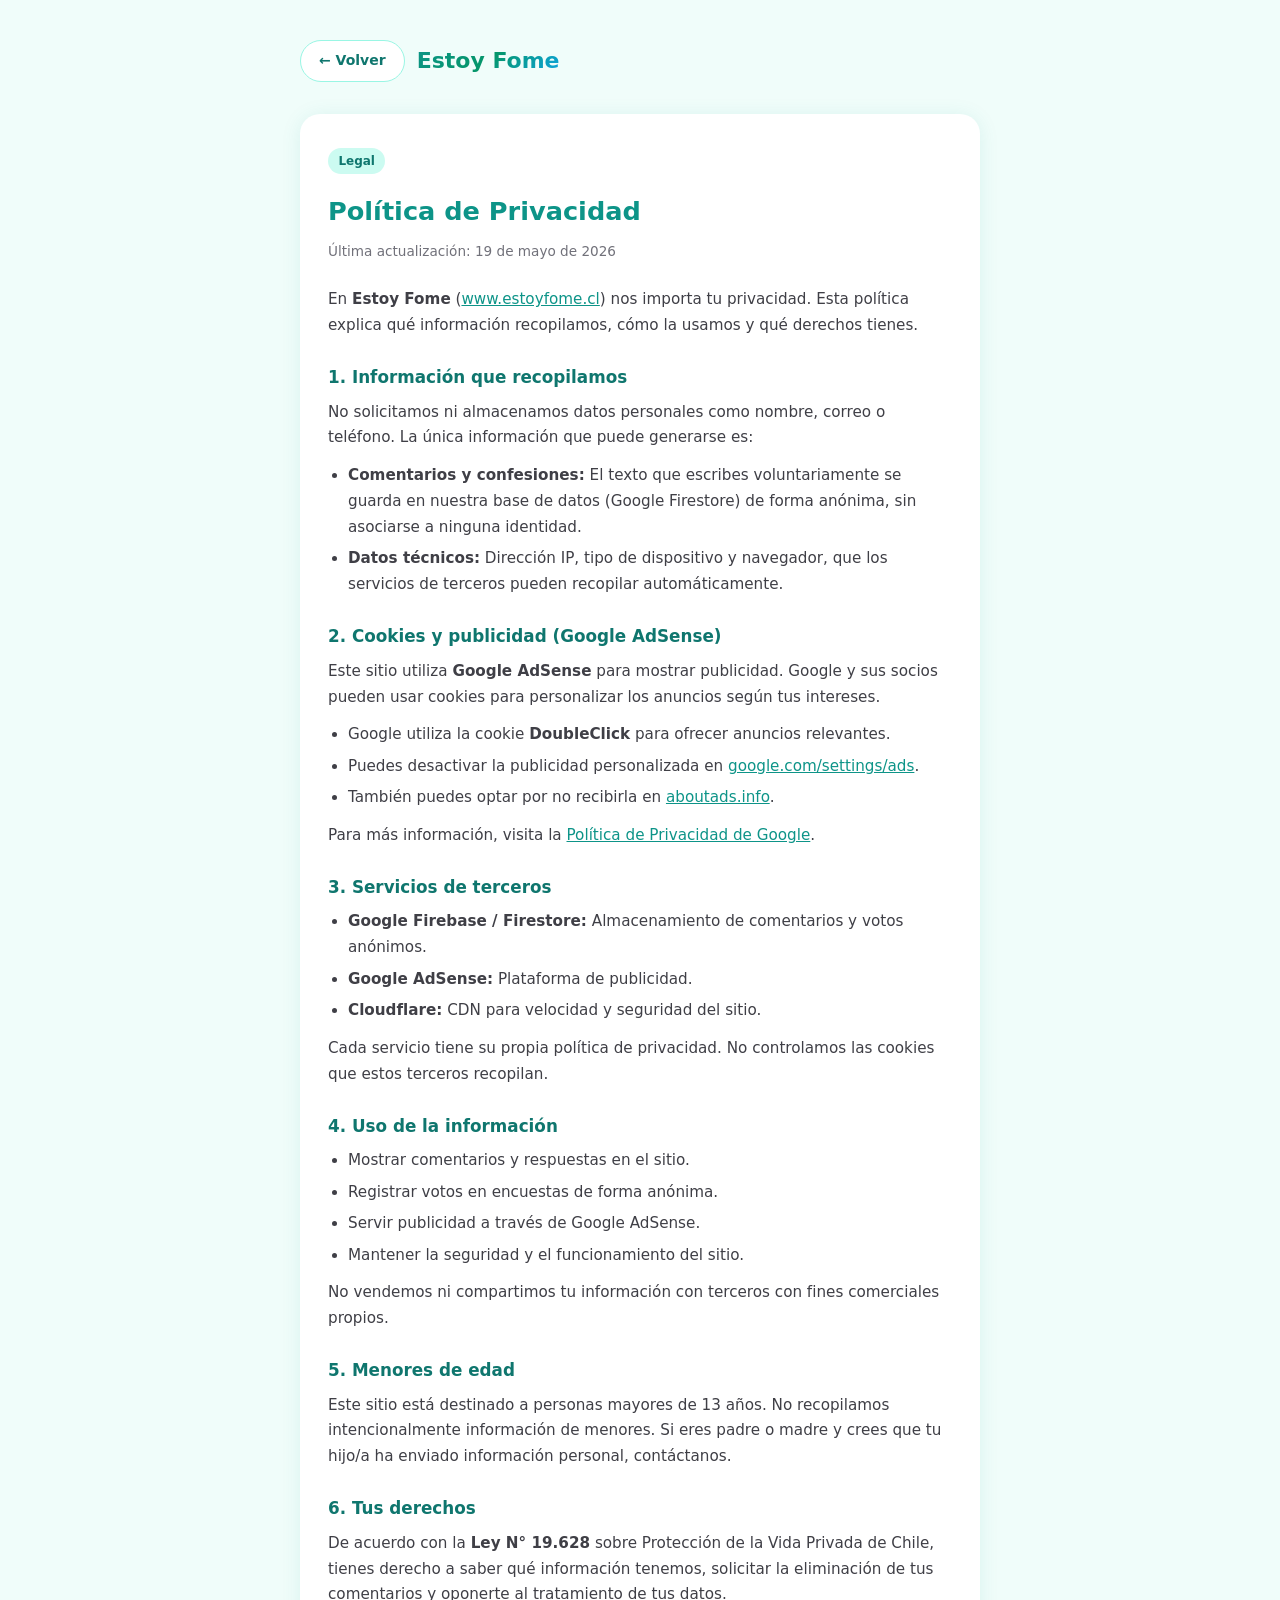
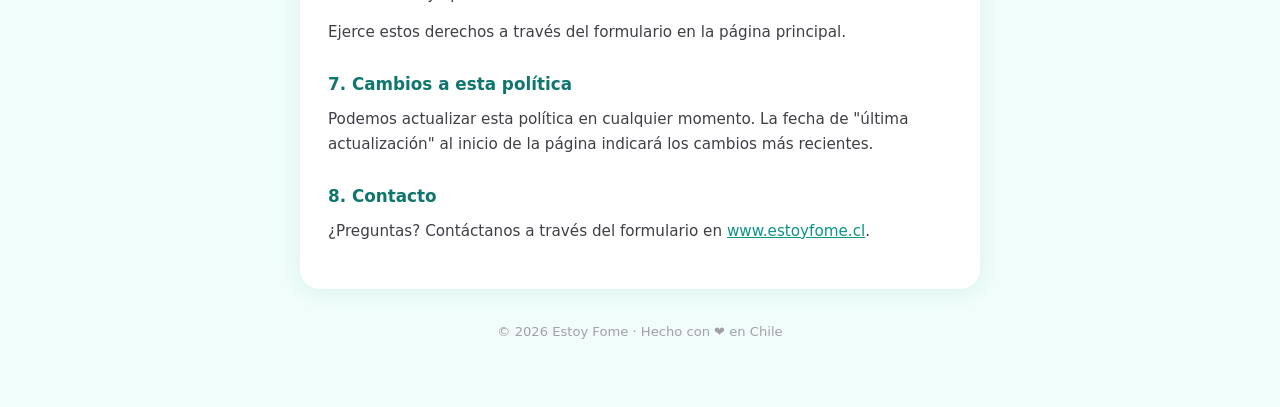
==== commit 2c8820ef: "feat: add privacy policy page (privacidad.html) for AdSense compliance Covers: anonymous data collec" ====
--- a/privacidad.html
+++ b/privacidad.html
@@ -3,90 +3,134 @@
 <head>
     <meta charset="UTF-8">
     <meta name="viewport" content="width=device-width, initial-scale=1.0">
-    <meta name="robots" content="index, follow">
-    <title>Política de Privacidad — Estoy Fome</title>
-    <link rel="stylesheet" href="style.css">
-    <script async src="https://pagead2.googlesyndication.com/pagead/js/adsbygoogle.js?client=ca-pub-4570476089862829"
-     crossorigin="anonymous"></script>
+    <title>Política de Privacidad · Estoy Fome</title>
     <style>
-        .legal-container {
-            max-width: 720px;
-            margin: 0 auto;
-            padding: 2rem 1.5rem 4rem;
+        * { box-sizing: border-box; margin: 0; padding: 0; }
+        body {
+            font-family: 'Segoe UI', system-ui, -apple-system, sans-serif;
+            background: #f0fdfa;
+            color: #18181b;
+            padding: 24px 16px 64px;
+            line-height: 1.7;
         }
-        .legal-container h1 {
-            font-size: 1.6rem;
+        .container { max-width: 680px; margin: 0 auto; }
+        header {
+            display: flex;
+            align-items: center;
+            gap: 12px;
+            padding: 16px 0 32px;
+        }
+        .back-btn {
+            background: #fff;
+            border: 1.5px solid #99f6e4;
+            border-radius: 999px;
+            padding: 8px 18px;
+            font-size: 14px;
             font-weight: 700;
-            margin-bottom: 0.5rem;
-            color: var(--text);
+            color: #0f766e;
+            cursor: pointer;
+            text-decoration: none;
+            transition: background .2s;
         }
-        .legal-container .updated {
-            font-size: 0.85rem;
-            color: var(--text-muted);
-            margin-bottom: 2rem;
-        }
-        .legal-container h2 {
-            font-size: 1.1rem;
-            font-weight: 600;
-            margin: 2rem 0 0.5rem;
-            color: var(--text);
-        }
-        .legal-container p, .legal-container li {
-            font-size: 0.95rem;
-            line-height: 1.7;
-            color: var(--text-muted);
-        }
-        .legal-container ul {
-            padding-left: 1.5rem;
-            margin: 0.5rem 0;
-        }
-        .legal-container a {
-            color: var(--primary);
-        }
-        .back-link {
-            display: inline-block;
-            margin-bottom: 2rem;
-            font-size: 0.9rem;
-            color: var(--text-muted);
+        .back-btn:hover { background: #ccfbf1; }
+        .logo-link {
+            font-size: 22px;
+            font-weight: 900;
+            background: linear-gradient(135deg, #0d9488, #059669, #0ea5e9);
+            -webkit-background-clip: text;
+            -webkit-text-fill-color: transparent;
+            background-clip: text;
             text-decoration: none;
         }
-        .back-link:hover { color: var(--text); }
+        .card {
+            background: #fff;
+            border-radius: 20px;
+            padding: 2rem 1.75rem;
+            box-shadow: 0 2px 20px rgba(13,148,136,0.10);
+            margin-bottom: 1.25rem;
+        }
+        h1 { font-size: 1.6rem; font-weight: 900; color: #0d9488; margin-bottom: .4rem; }
+        .updated { font-size: .85rem; color: #71717a; margin-bottom: 1.5rem; }
+        h2 { font-size: 1.05rem; font-weight: 800; color: #0f766e; margin: 1.5rem 0 .5rem; }
+        p { margin-bottom: .75rem; color: #3f3f46; font-size: .95rem; }
+        ul { margin: .5rem 0 .75rem 1.25rem; color: #3f3f46; font-size: .95rem; }
+        ul li { margin-bottom: .35rem; }
+        a { color: #0d9488; }
+        .badge {
+            display: inline-block;
+            background: #ccfbf1;
+            color: #0f766e;
+            font-size: .75rem;
+            font-weight: 700;
+            padding: .2rem .65rem;
+            border-radius: 999px;
+            margin-bottom: 1rem;
+        }
+        footer { text-align: center; font-size: .82rem; color: #a1a1aa; margin-top: 2rem; }
     </style>
 </head>
 <body>
-    <div class="legal-container">
-        <a href="/" class="back-link">← Volver al inicio</a>
+<div class="container">
+    <header>
+        <a href="/" class="back-btn">← Volver</a>
+        <a href="/" class="logo-link">Estoy Fome</a>
+    </header>
+
+    <div class="card">
+        <span class="badge">Legal</span>
         <h1>Política de Privacidad</h1>
         <p class="updated">Última actualización: 19 de mayo de 2026</p>
 
-        <p>Esta Política de Privacidad describe cómo <strong>Estoy Fome</strong> — <em>¿Te tinca algo?</em> (en adelante "el Sitio"), disponible en <strong>estoyfome.cl</strong>, recopila, usa y protege la información de sus usuarios.</p>
+        <p>En <strong>Estoy Fome</strong> (<a href="https://www.estoyfome.cl">www.estoyfome.cl</a>) nos importa tu privacidad. Esta política explica qué información recopilamos, cómo la usamos y qué derechos tienes.</p>
 
         <h2>1. Información que recopilamos</h2>
-        <p>El Sitio puede recopilar los siguientes datos:</p>
+        <p>No solicitamos ni almacenamos datos personales como nombre, correo o teléfono. La única información que puede generarse es:</p>
         <ul>
-            <li><strong>Comentarios:</strong> nombre de usuario y texto ingresado voluntariamente.</li>
-            <li><strong>Datos de uso:</strong> páginas visitadas, tiempo en el sitio y tipo de dispositivo, recopilados de forma anónima a través de cookies.</li>
-            <li><strong>Formulario de contacto:</strong> nombre, correo electrónico y mensaje enviados voluntariamente.</li>
+            <li><strong>Comentarios y confesiones:</strong> El texto que escribes voluntariamente se guarda en nuestra base de datos (Google Firestore) de forma anónima, sin asociarse a ninguna identidad.</li>
+            <li><strong>Datos técnicos:</strong> Dirección IP, tipo de dispositivo y navegador, que los servicios de terceros pueden recopilar automáticamente.</li>
         </ul>
 
-        <h2>2. Uso de cookies y publicidad</h2>
-        <p>El Sitio utiliza <strong>Google AdSense</strong> para mostrar anuncios. Google y sus socios pueden usar cookies para mostrar anuncios basados en visitas anteriores a este u otros sitios web.</p>
-        <p>Puedes desactivar la publicidad personalizada visitando <a href="https://adssettings.google.com" target="_blank" rel="noopener">adssettings.google.com</a>.</p>
+        <h2>2. Cookies y publicidad (Google AdSense)</h2>
+        <p>Este sitio utiliza <strong>Google AdSense</strong> para mostrar publicidad. Google y sus socios pueden usar cookies para personalizar los anuncios según tus intereses.</p>
+        <ul>
+            <li>Google utiliza la cookie <strong>DoubleClick</strong> para ofrecer anuncios relevantes.</li>
+            <li>Puedes desactivar la publicidad personalizada en <a href="https://www.google.com/settings/ads" target="_blank" rel="noopener">google.com/settings/ads</a>.</li>
+            <li>También puedes optar por no recibirla en <a href="https://www.aboutads.info" target="_blank" rel="noopener">aboutads.info</a>.</li>
+        </ul>
+        <p>Para más información, visita la <a href="https://policies.google.com/privacy" target="_blank" rel="noopener">Política de Privacidad de Google</a>.</p>
 
-        <h2>3. Firebase y almacenamiento de datos</h2>
-        <p>Los comentarios publicados se almacenan en <strong>Google Firebase Firestore</strong>. No se asocian a cuentas personales ni se comparten con terceros.</p>
+        <h2>3. Servicios de terceros</h2>
+        <ul>
+            <li><strong>Google Firebase / Firestore:</strong> Almacenamiento de comentarios y votos anónimos.</li>
+            <li><strong>Google AdSense:</strong> Plataforma de publicidad.</li>
+            <li><strong>Cloudflare:</strong> CDN para velocidad y seguridad del sitio.</li>
+        </ul>
+        <p>Cada servicio tiene su propia política de privacidad. No controlamos las cookies que estos terceros recopilan.</p>
 
-        <h2>4. Servicios de terceros</h2>
-        <p>El Sitio puede incluir contenido o enlaces a servicios de terceros (Cinemark, Cinépolis, plataformas de streaming). No somos responsables de las prácticas de privacidad de dichos servicios.</p>
+        <h2>4. Uso de la información</h2>
+        <ul>
+            <li>Mostrar comentarios y respuestas en el sitio.</li>
+            <li>Registrar votos en encuestas de forma anónima.</li>
+            <li>Servir publicidad a través de Google AdSense.</li>
+            <li>Mantener la seguridad y el funcionamiento del sitio.</li>
+        </ul>
+        <p>No vendemos ni compartimos tu información con terceros con fines comerciales propios.</p>
 
-        <h2>5. Derechos del usuario</h2>
-        <p>Puedes solicitar la eliminación de tus comentarios o datos en cualquier momento escribiéndonos a través del formulario de contacto del Sitio.</p>
+        <h2>5. Menores de edad</h2>
+        <p>Este sitio está destinado a personas mayores de 13 años. No recopilamos intencionalmente información de menores. Si eres padre o madre y crees que tu hijo/a ha enviado información personal, contáctanos.</p>
 
-        <h2>6. Cambios a esta política</h2>
-        <p>Podemos actualizar esta política ocasionalmente. La fecha de "última actualización" al inicio de esta página indica cuándo fue modificada por última vez.</p>
+        <h2>6. Tus derechos</h2>
+        <p>De acuerdo con la <strong>Ley N° 19.628</strong> sobre Protección de la Vida Privada de Chile, tienes derecho a saber qué información tenemos, solicitar la eliminación de tus comentarios y oponerte al tratamiento de tus datos.</p>
+        <p>Ejerce estos derechos a través del formulario en la página principal.</p>
 
-        <h2>7. Contacto</h2>
-        <p>Si tienes preguntas sobre esta política, puedes contactarnos desde la sección de contacto en el Sitio.</p>
+        <h2>7. Cambios a esta política</h2>
+        <p>Podemos actualizar esta política en cualquier momento. La fecha de "última actualización" al inicio de la página indicará los cambios más recientes.</p>
+
+        <h2>8. Contacto</h2>
+        <p>¿Preguntas? Contáctanos a través del formulario en <a href="/">www.estoyfome.cl</a>.</p>
     </div>
+
+    <footer>© 2026 Estoy Fome · Hecho con ❤️ en Chile</footer>
+</div>
 </body>
 </html>
